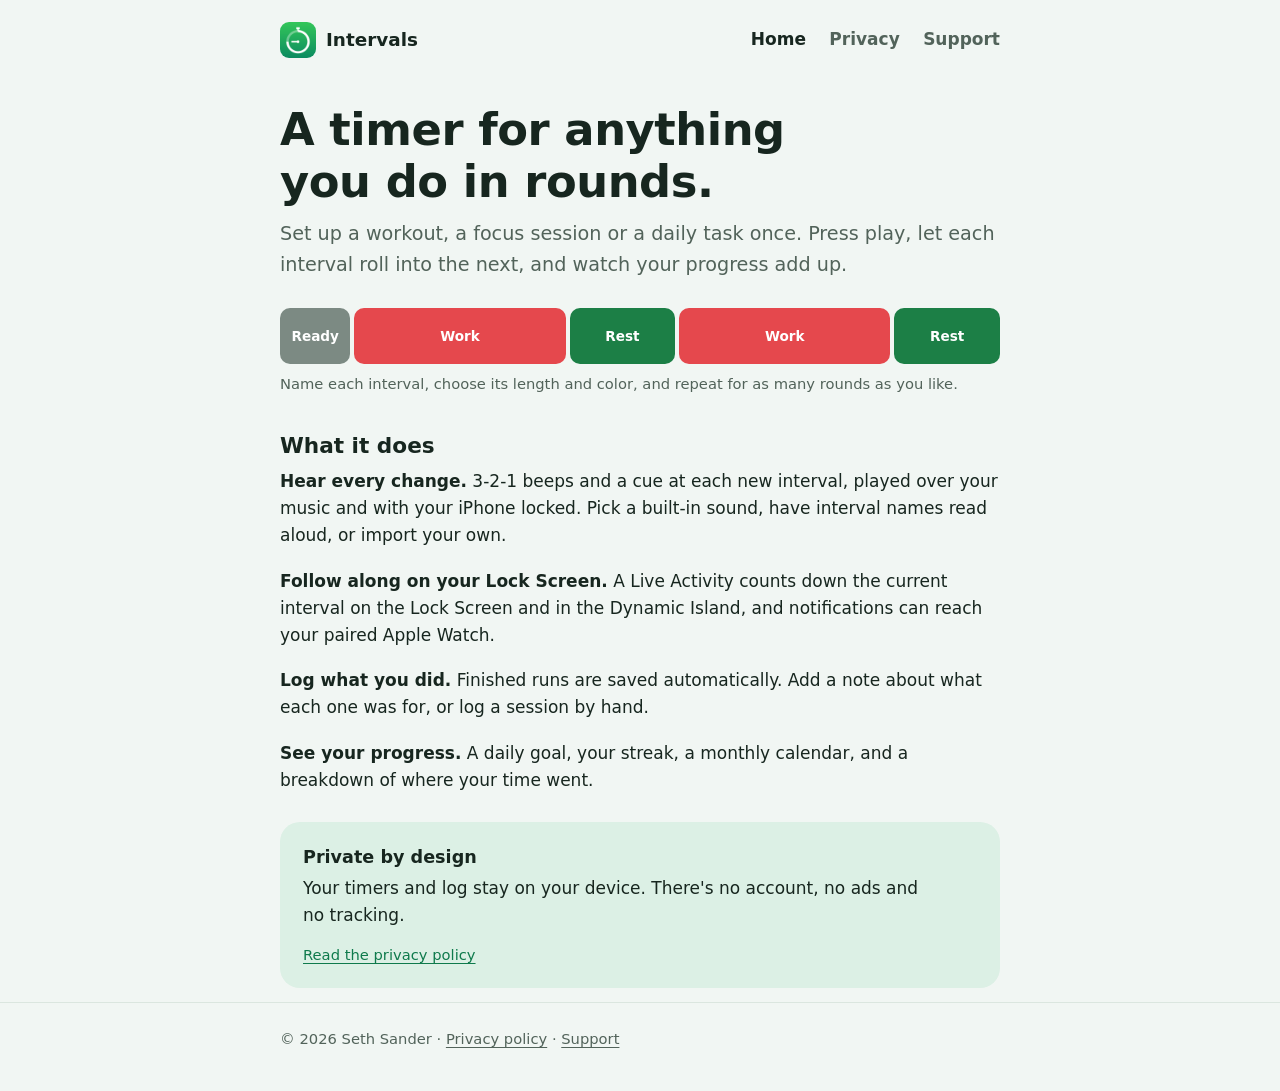
==== index.html @ 272d1232 "Add home, privacy policy and support pages for Intervals Co-Authored-By: Claude Opus 5.5 <noreply@an" ====
<!doctype html>
<html lang="en">
<head>
  <meta charset="utf-8">
  <meta name="viewport" content="width=device-width, initial-scale=1">
  <title>Intervals: Timer &amp; Log</title>
  <meta name="description" content="Intervals is an interval timer for workouts and daily tasks that logs what you did and shows your progress, kept only on your iPhone or iPad.">
  <link rel="icon" href="icon.png">
  <link rel="stylesheet" href="style.css">
</head>
<body>
  <header class="site">
    <div class="wrap">
      <a class="brand" href="./"><img src="icon.png" alt="">Intervals</a>
      <nav class="site" aria-label="Site">
        <a href="./" aria-current="page">Home</a>
        <a href="privacy/">Privacy</a>
        <a href="support/">Support</a>
      </nav>
    </div>
  </header>

  <main class="wrap">
    <h1>A timer for anything you do in rounds.</h1>
    <p class="lead">Set up a workout, a focus session or a daily task once. Press play, let each interval roll into the next, and watch your progress add up.</p>

    <div class="timeline" role="img" aria-label="A timer shown as a row of intervals: get ready, work, rest, work, rest">
      <span class="prep">Ready</span>
      <span class="work">Work</span>
      <span class="rest">Rest</span>
      <span class="work">Work</span>
      <span class="rest">Rest</span>
    </div>
    <p class="small muted">Name each interval, choose its length and color, and repeat for as many rounds as you like.</p>

    <h2>What it does</h2>
    <div class="points">
      <p><strong>Hear every change.</strong> 3-2-1 beeps and a cue at each new interval, played over your music and with your iPhone locked. Pick a built-in sound, have interval names read aloud, or import your own.</p>
      <p><strong>Follow along on your Lock Screen.</strong> A Live Activity counts down the current interval on the Lock Screen and in the Dynamic Island, and notifications can reach your paired Apple Watch.</p>
      <p><strong>Log what you did.</strong> Finished runs are saved automatically. Add a note about what each one was for, or log a session by hand.</p>
      <p><strong>See your progress.</strong> A daily goal, your streak, a monthly calendar, and a breakdown of where your time went.</p>
    </div>

    <div class="card promise">
      <h3>Private by design</h3>
      <p>Your timers and log stay on your device. There's no account, no ads and no tracking.</p>
      <p class="small" style="margin:0"><a href="privacy/">Read the privacy policy</a></p>
    </div>
  </main>

  <footer class="site">
    <div class="wrap">
      &copy; 2026 Seth Sander &middot; <a href="privacy/">Privacy policy</a> &middot; <a href="support/">Support</a>
    </div>
  </footer>
</body>
</html>
---- style.css ----
:root {
  --page: #f1f6f3;
  --card: #ffffff;
  --line: #dbe6df;
  --ink: #17261f;
  --muted: #52635a;
  --accent: #0f7a4c;
  --accent-wash: #dcf0e5;
  --work: #e5484d;
  --rest: #2fa35f;
  --focus: #2f6fdb;
  --prep: #7c8a83;
  color-scheme: light dark;
}

@media (prefers-color-scheme: dark) {
  :root {
    --page: #0d1411;
    --card: #1a201d;
    --line: #2a332e;
    --ink: #eef5f1;
    --muted: #a6b5ad;
    --accent: #5dd39a;
    --accent-wash: #16291f;
  }
}

* { box-sizing: border-box; }

html { -webkit-text-size-adjust: 100%; }

body {
  margin: 0;
  background: var(--page);
  color: var(--ink);
  font-family: ui-rounded, "SF Pro Rounded", system-ui, -apple-system, "Segoe UI", sans-serif;
  font-size: 1.0625rem;
  line-height: 1.6;
}

a { color: var(--accent); text-underline-offset: 3px; }
a:hover { text-decoration-thickness: 2px; }
:focus-visible { outline: 3px solid var(--accent); outline-offset: 2px; border-radius: 4px; }

.wrap { max-width: 760px; margin: 0 auto; padding: 0 20px; }

header.site { padding: 22px 0; }
header.site .wrap { display: flex; align-items: center; justify-content: space-between; gap: 16px; flex-wrap: wrap; }
.brand { display: inline-flex; align-items: center; gap: 10px; font-weight: 700; font-size: 1.15rem; color: var(--ink); text-decoration: none; }
.brand img { width: 36px; height: 36px; border-radius: 9px; }
nav.site a { margin-left: 18px; font-weight: 600; text-decoration: none; color: var(--muted); }
nav.site a:first-child { margin-left: 0; }
nav.site a[aria-current="page"] { color: var(--ink); }

main { padding-bottom: 64px; }

h1 { font-size: clamp(2rem, 5vw, 2.8rem); line-height: 1.15; margin: 24px 0 12px; letter-spacing: -0.01em; text-wrap: balance; }
h2 { font-size: 1.35rem; line-height: 1.3; margin: 36px 0 8px; }
h3 { font-size: 1.1rem; margin: 0 0 4px; }
p { margin: 0 0 14px; text-wrap: pretty; }
.lead { font-size: 1.2rem; color: var(--muted); max-width: 60ch; }
.muted { color: var(--muted); }
.small { font-size: 0.92rem; }

.card {
  background: var(--card);
  border: 1px solid var(--line);
  border-radius: 20px;
  padding: 20px 22px;
  margin: 14px 0;
}

/* A timer's intervals laid end to end, sized by length, used once on the home page */
.timeline { display: flex; gap: 4px; margin: 28px 0 8px; height: 56px; }
.timeline span { border-radius: 10px; display: flex; align-items: center; justify-content: center; color: #fff; font-weight: 700; font-size: 0.85rem; min-width: 0; overflow: hidden; }
.timeline .prep { flex: 1; background: var(--prep); }
.timeline .work { flex: 3; background: var(--work); }
.timeline .rest { flex: 1.5; background: #1c7f46; }

.points { display: grid; gap: 4px; margin: 8px 0; }

.promise { background: var(--accent-wash); border-color: transparent; }

details { border-top: 1px solid var(--line); padding: 14px 0; }
details:first-of-type { border-top: 0; }
summary { cursor: pointer; font-weight: 700; }
details p { margin-top: 10px; }

.email { font-size: 1.25rem; font-weight: 700; word-break: break-all; }

footer.site { border-top: 1px solid var(--line); padding: 24px 0 40px; color: var(--muted); font-size: 0.92rem; }
footer.site a { color: var(--muted); }

@media (max-width: 480px) {
  nav.site a { margin-left: 14px; }
  .timeline { height: 48px; }
  .timeline span { font-size: 0.75rem; }
}
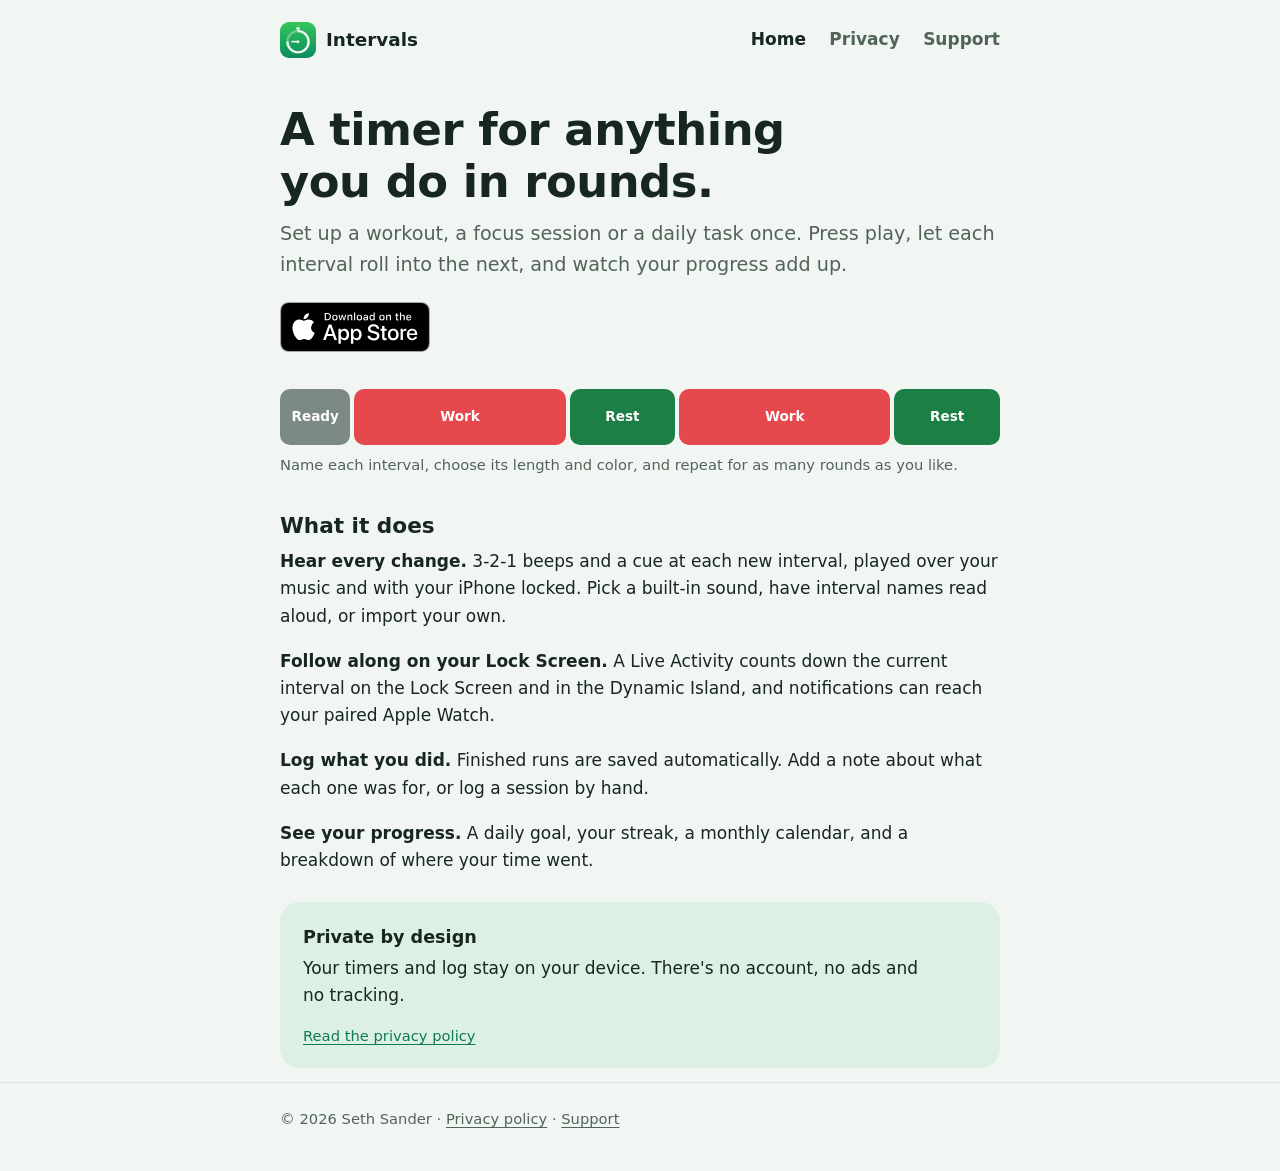
==== commit e7a2ee3c: "Add the App Store badge and Smart App Banner to the home page Intervals is live on the App Store. Th" ====
--- a/index.html
+++ b/index.html
@@ -5,6 +5,7 @@
   <meta name="viewport" content="width=device-width, initial-scale=1">
   <title>Intervals: Timer &amp; Log</title>
   <meta name="description" content="Intervals is an interval timer for workouts and daily tasks that logs what you did and shows your progress, kept only on your iPhone or iPad.">
+  <meta name="apple-itunes-app" content="app-id=6831843397">
   <link rel="icon" href="icon.png">
   <link rel="stylesheet" href="style.css">
 </head>
@@ -23,6 +24,14 @@
   <main class="wrap">
     <h1>A timer for anything you do in rounds.</h1>
     <p class="lead">Set up a workout, a focus session or a daily task once. Press play, let each interval roll into the next, and watch your progress add up.</p>
+    <p class="store">
+      <a href="https://apps.apple.com/app/intervals-timer-log/id6831843397">
+        <picture>
+          <source srcset="app-store-badge-white.svg" media="(prefers-color-scheme: dark)">
+          <img src="app-store-badge-black.svg" alt="Download on the App Store" width="150" height="50">
+        </picture>
+      </a>
+    </p>
 
     <div class="timeline" role="img" aria-label="A timer shown as a row of intervals: get ready, work, rest, work, rest">
       <span class="prep">Ready</span>
--- a/style.css
+++ b/style.css
@@ -70,6 +70,11 @@
   margin: 14px 0;
 }
 
+/* Apple's badge, kept at its own proportions with clear space of at least a quarter of its height */
+.store { margin: 22px 0 8px; }
+.store a { display: inline-block; line-height: 0; border-radius: 10px; }
+.store img { height: 50px; width: auto; }
+
 /* A timer's intervals laid end to end, sized by length, used once on the home page */
 .timeline { display: flex; gap: 4px; margin: 28px 0 8px; height: 56px; }
 .timeline span { border-radius: 10px; display: flex; align-items: center; justify-content: center; color: #fff; font-weight: 700; font-size: 0.85rem; min-width: 0; overflow: hidden; }
